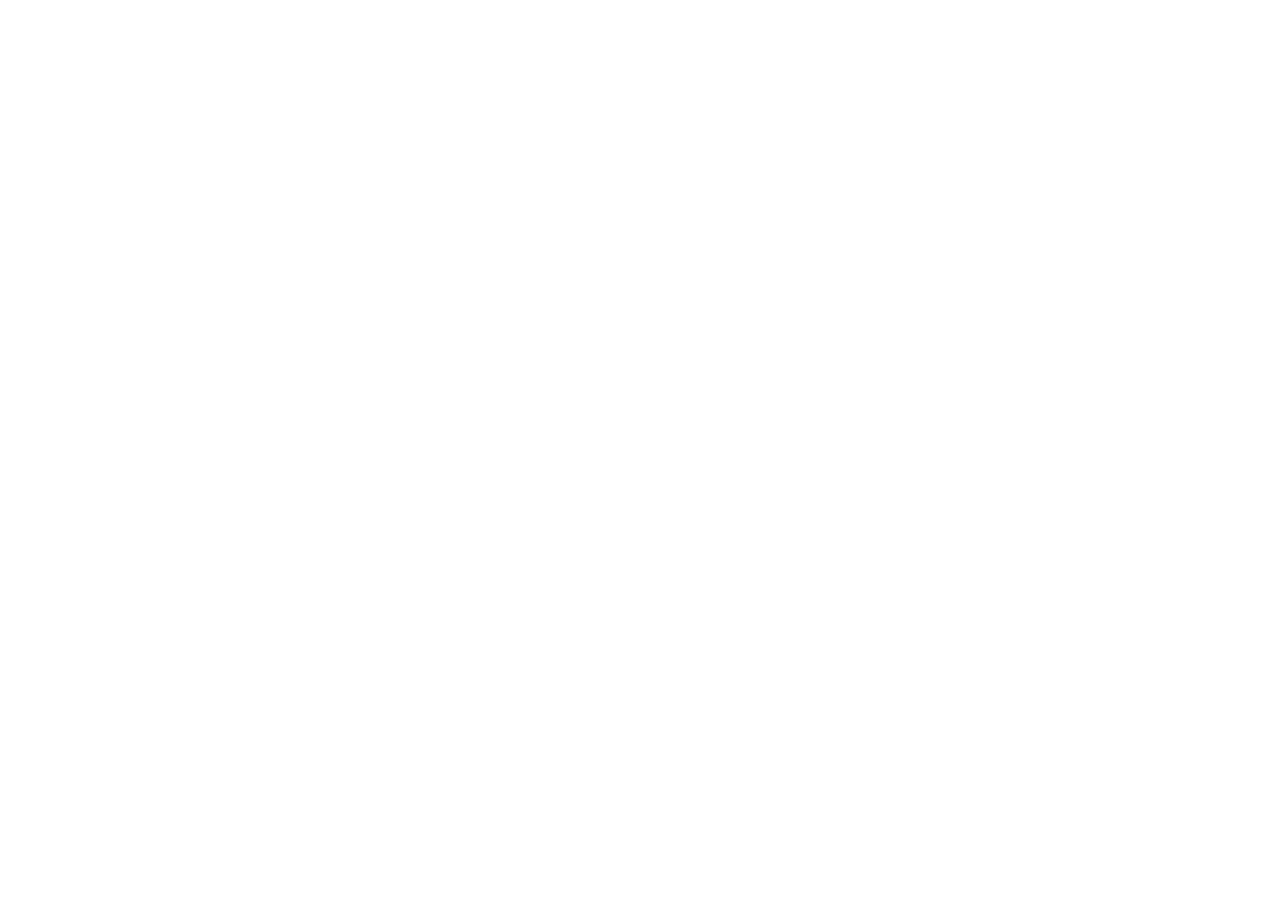
==== pages/quiz/quiz.html @ c14497f6 "criação da página do quiz" ====
<!DOCTYPE html>
<html lang="en">
<head>
    <meta charset="UTF-8">
    <meta name="viewport" content="width=device-width, initial-scale=1.0">
    <title>Quiz App</title>
</head>
<body>
    
</body>
</html>
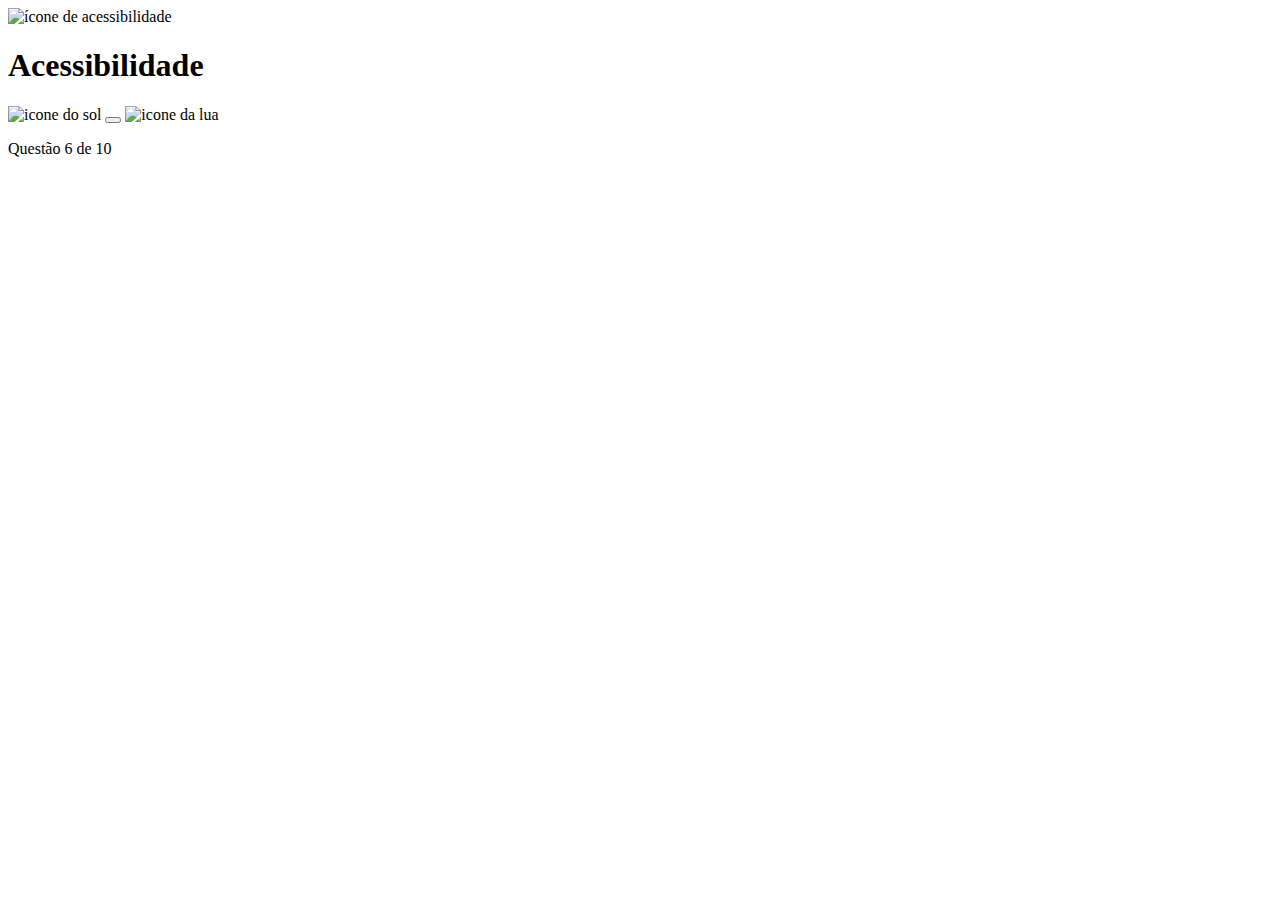
==== commit 3a5954b1: "html do header finalizado" ====
--- a/pages/quiz/quiz.html
+++ b/pages/quiz/quiz.html
@@ -6,6 +6,32 @@
     <title>Quiz App</title>
 </head>
 <body>
+    <header>
+        <div class="assunto">
+            <div class="assunto_icone">
+                <img src="../../assets/images/icon-accessibility.svg" alt="ícone de acessibilidade">
+            </div>
+            
+            <div>
+            <h1>Acessibilidade </h1>
+        </div>
+
+        <div class="tema">
+            <img src="../../assets/images/icon-sun-dark.svg" alt="icone do sol">
+            <button>
+                <div></div>
+            </button>
+        <img src="../../assets/images/icon-moon-dark.svg" alt="icone da lua">
+        </div>
+    </header>
+
+    <main>
+        <section class="pergunta">
+            <p>Questão 6 de 10</p>
+
+            <h2></h2>
+        </section>
+    </main>
     
 </body>
 </html>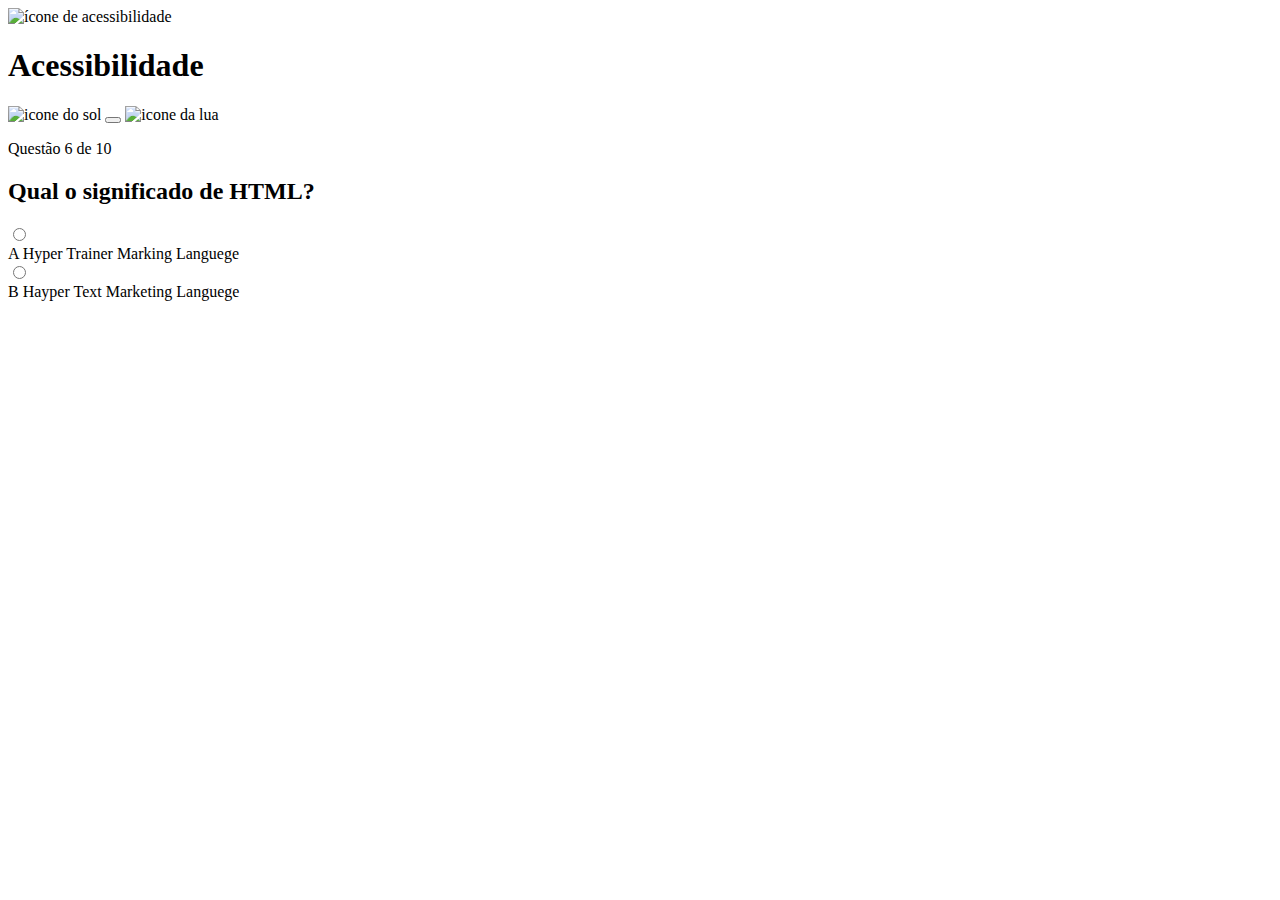
==== commit e4cd008f: "primeira parte do formulário das alternativas" ====
--- a/pages/quiz/quiz.html
+++ b/pages/quiz/quiz.html
@@ -11,7 +11,7 @@
             <div class="assunto_icone">
                 <img src="../../assets/images/icon-accessibility.svg" alt="ícone de acessibilidade">
             </div>
-            
+
             <div>
             <h1>Acessibilidade </h1>
         </div>
@@ -29,7 +29,36 @@
         <section class="pergunta">
             <p>Questão 6 de 10</p>
 
-            <h2></h2>
+           
+            <h2>Qual o significado de HTML?</h2>
+
+            <div class="barra_progresso">
+
+            </div>
+        </section>
+
+        <section class="alternativas">
+            <form action="">
+
+                <label for="alternativa_a">
+                    <input type="radio" id="alternativa_a">
+
+                    <div>
+                       <span>A</span>
+                       Hyper Trainer Marking Languege 
+                    </div>
+
+                    
+                </label>
+                <label for="alternativa_b">
+                    <input type="radio" id="alternativa_b">
+
+                    <div>
+                        <span>B</span>
+                        Hayper Text Marketing Languege
+                    </div>
+                </label>
+            </form>
         </section>
     </main>
     
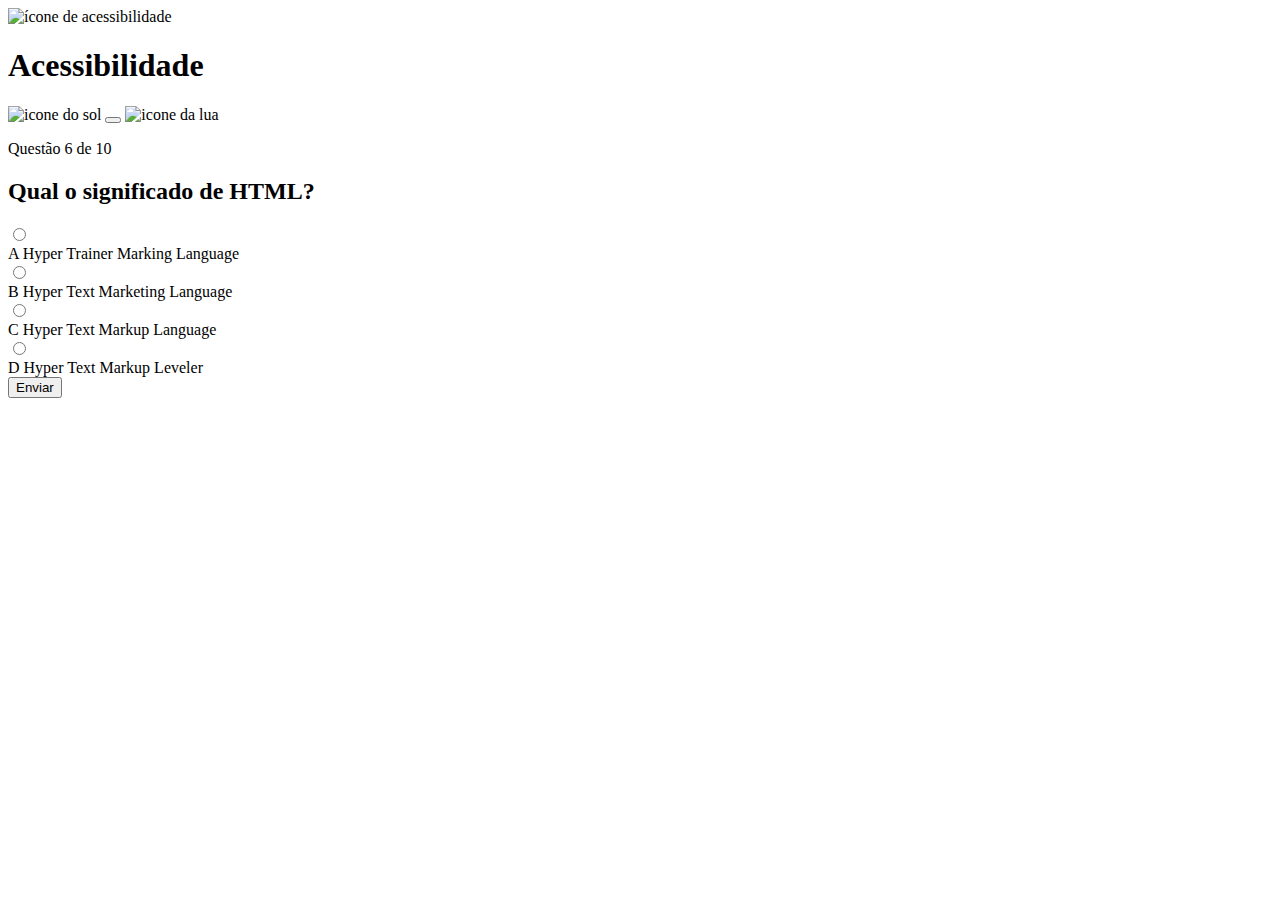
==== commit 1c69fb1b: "parte final das alternativas finalizada e página finalizada" ====
--- a/pages/quiz/quiz.html
+++ b/pages/quiz/quiz.html
@@ -11,9 +11,7 @@
             <div class="assunto_icone">
                 <img src="../../assets/images/icon-accessibility.svg" alt="ícone de acessibilidade">
             </div>
-
-            <div>
-            <h1>Acessibilidade </h1>
+            <h1>Acessibilidade</h1>
         </div>
 
         <div class="tema">
@@ -29,15 +27,16 @@
         <section class="pergunta">
             <p>Questão 6 de 10</p>
 
-           
+
             <h2>Qual o significado de HTML?</h2>
 
             <div class="barra_progresso">
-
+                
             </div>
         </section>
 
         <section class="alternativas">
+
             <form action="">
 
                 <label for="alternativa_a">
@@ -45,22 +44,45 @@
 
                     <div>
                        <span>A</span>
-                       Hyper Trainer Marking Languege 
+                       Hyper Trainer Marking Language 
+                     
                     </div>
 
-                    
+
                 </label>
+
                 <label for="alternativa_b">
                     <input type="radio" id="alternativa_b">
 
                     <div>
                         <span>B</span>
-                        Hayper Text Marketing Languege
+                        Hyper Text Marketing Language
+                    </div>
+                </label>
+
+                <label for="alternativa_c">
+                    <input type="radio" id="alternativa_c">
+
+                    <div>
+                        <span>C</span>
+                        Hyper Text Markup Language
+                    </div>
+                </label>
+
+                <label for="alternativa_d">
+                    <input type="radio" id="alternativa_d">
+
+                    <div>
+                        <span>D</span>
+                        Hyper Text Markup Leveler
                     </div>
                 </label>
             </form>
+
+            <button>Enviar</button>
+
         </section>
     </main>
-    
+
 </body>
 </html>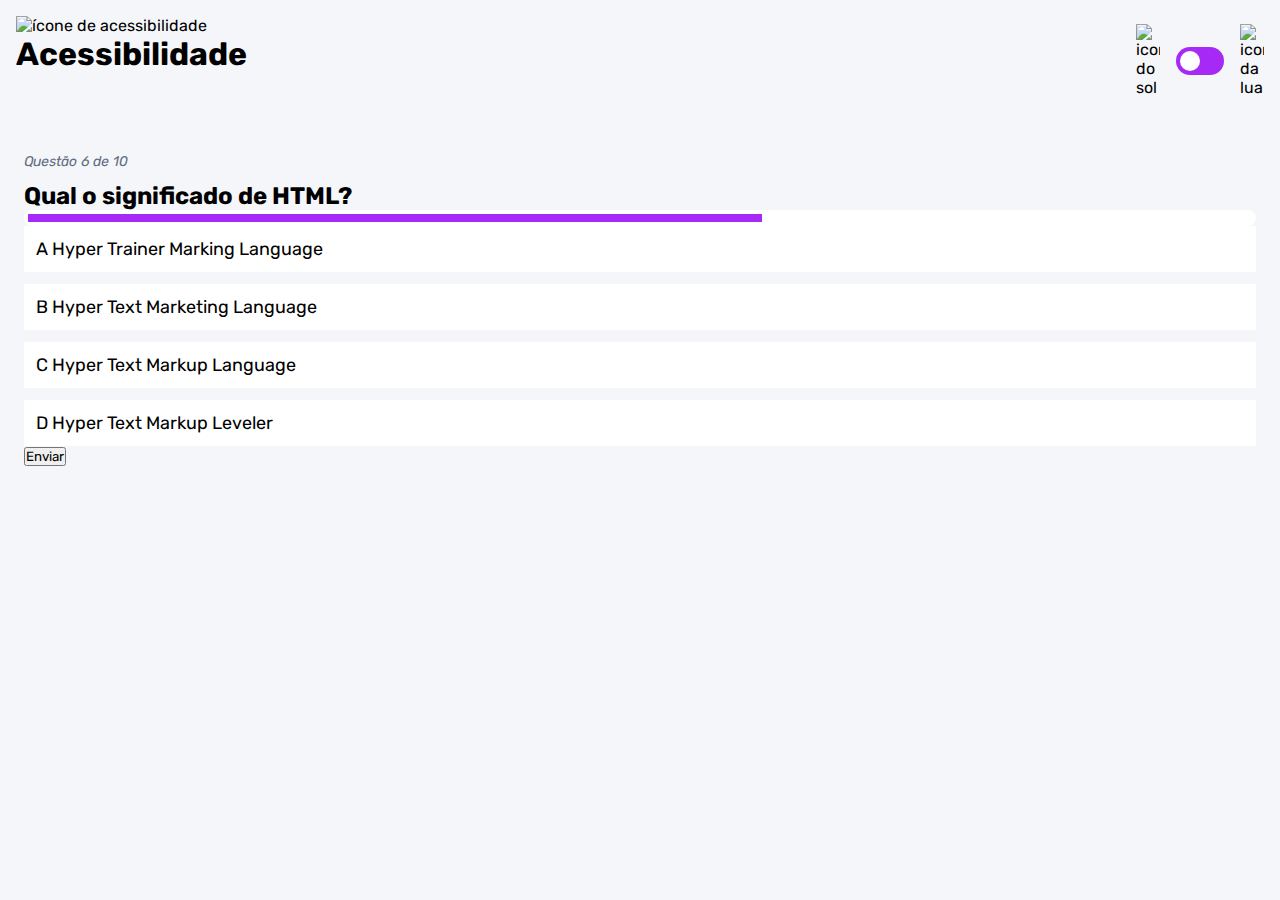
==== commit 16e7715e: "estilização da página do quiz na metade" ====
--- a/pages/quiz/quiz.html
+++ b/pages/quiz/quiz.html
@@ -3,6 +3,10 @@
 <head>
     <meta charset="UTF-8">
     <meta name="viewport" content="width=device-width, initial-scale=1.0">
+    <link rel="preconnect" href="https://fonts.googleapis.com">
+    <link rel="preconnect" href="https://fonts.gstatic.com" crossorigin>
+    <link href="https://fonts.googleapis.com/css2?family=Rubik:ital,wght@0,300..900;1,300..900&display=swap" rel="stylesheet">
+    <link rel="stylesheet" href="quiz.css">
     <title>Quiz App</title>
 </head>
 <body>
@@ -31,6 +35,7 @@
             <h2>Qual o significado de HTML?</h2>
 
             <div class="barra_progresso">
+                <div></div>
                 
             </div>
         </section>
--- a/pages/quiz/quiz.css
+++ b/pages/quiz/quiz.css
@@ -0,0 +1,163 @@
+* {
+    margin: 0;
+    padding: 0;
+    box-sizing: border-box;
+    font-family: "Rubik", sans-serif;
+    -webkit-font-smoothing: antialiased;
+}
+
+:root{
+    --bg-color: #f4f6fa;
+    --purple: #a729f5;
+    --primary-text-color: #313e51;
+    --secondary-text-color: #626c7f;
+    --button-bg:#fff;
+    --shadow:0px 16px 40px 0px rgba(143, 160, 193, 0.14);
+    --bg-html: #fff1e9;
+    --bg-css: #e0fdef;
+    --bg-javascript: #ebf0ff;
+    --bg-acessibilidade: #f6e7ff;
+    --white:#fff;
+    --bg-mobile: url(./assets/images/pattern-background-mobile-light.svg);
+    --bg-desktop: url(./assets/images/pattern-background-desktop-light.svg);
+}
+
+body.escuro {
+    --bg-color: #313e51;
+    --bg-mobile: url(./assets/images/pattern-background-mobile-dark.svg);
+    --bg-desktop: url(./assets/images/pattern-background-desktop-dark.svg);
+    --primary-text-color: #fff;
+    --secondary-text-color: #abc1e1;
+    --button-bg: #3b4d66;
+    --shadow:0px 16px 40px 0px rgba(49, 62, 81, 0.14);
+}
+
+body {
+    height: 100svh;
+    background: var(--bg-mobile) var(--bg-color);
+    background-repeat: no-repeat;
+    background-size: cover;
+}
+
+header {
+    display: flex;
+    justify-content: space-between;
+    padding: 16px;
+}
+
+.assuntos{
+    display: flex;
+    align-items: center;
+    gap: 16px;
+}
+
+.assuntos_icone{
+    background:var(--bg-acessibilidade);
+    width: 40px;
+    height: 40px;
+    padding: 5px;
+    border-radius: 5px;
+}
+
+.assuntos_icone img {
+    width: 100%;
+}
+
+.assuntos h1 {
+    font-size: 18px;
+    font-weight: 500;
+    color: var(--primary-text-color);
+}
+
+.tema {
+    padding: 8px 0;
+    display: flex;
+    align-items: center;
+    gap:8px;
+}
+
+.tema img {
+    width: 16px;
+}
+
+.tema button{
+    height: 20px;
+    width: 32px;
+    background: var(--purple);
+    border: none;
+    border-radius: 999px;
+    padding: 4px;
+}
+
+.tema button div {
+    background: var(--white);
+    width: 12px;
+    height: 12px;
+    border-radius: 999px;
+}
+
+main {
+    padding: 32px 24px;
+}
+
+.pergunta p {
+    margin-bottom: 40px;
+}
+
+.pergunta p {
+    font-style: italic;
+    font-size: 14px;
+    color: var(--secondary-text-color);
+    margin-bottom: 12px;
+}
+
+.barra_progresso{
+    background: var(--button-bg);
+    height: 16px;
+    padding: 4px;
+    border-radius: 999px;
+}
+
+.barra_progresso div{
+    height: 100%;
+    width: 60%;
+    background: var(--purple);
+    border: 999px;
+}
+
+.alternativas form{
+    display: flex;
+    flex-direction: column;
+    gap: 12px;
+}
+
+.alternativas label{
+    display: block;
+    background: var(--button-bg);
+    padding: 12px;
+    font-size: 18px;
+}
+
+.alternativas input{
+    display: none;
+}
+
+@media(min-width:1100px) {
+    .tema{
+        gap: 16px;
+    }
+
+    .tema img {
+        width: 24px;
+    }
+
+    .tema button{
+        width: 48px;
+        height: 28px;
+    }
+
+    .tema button div {
+        width: 20px;
+        height: 20px;
+    }
+}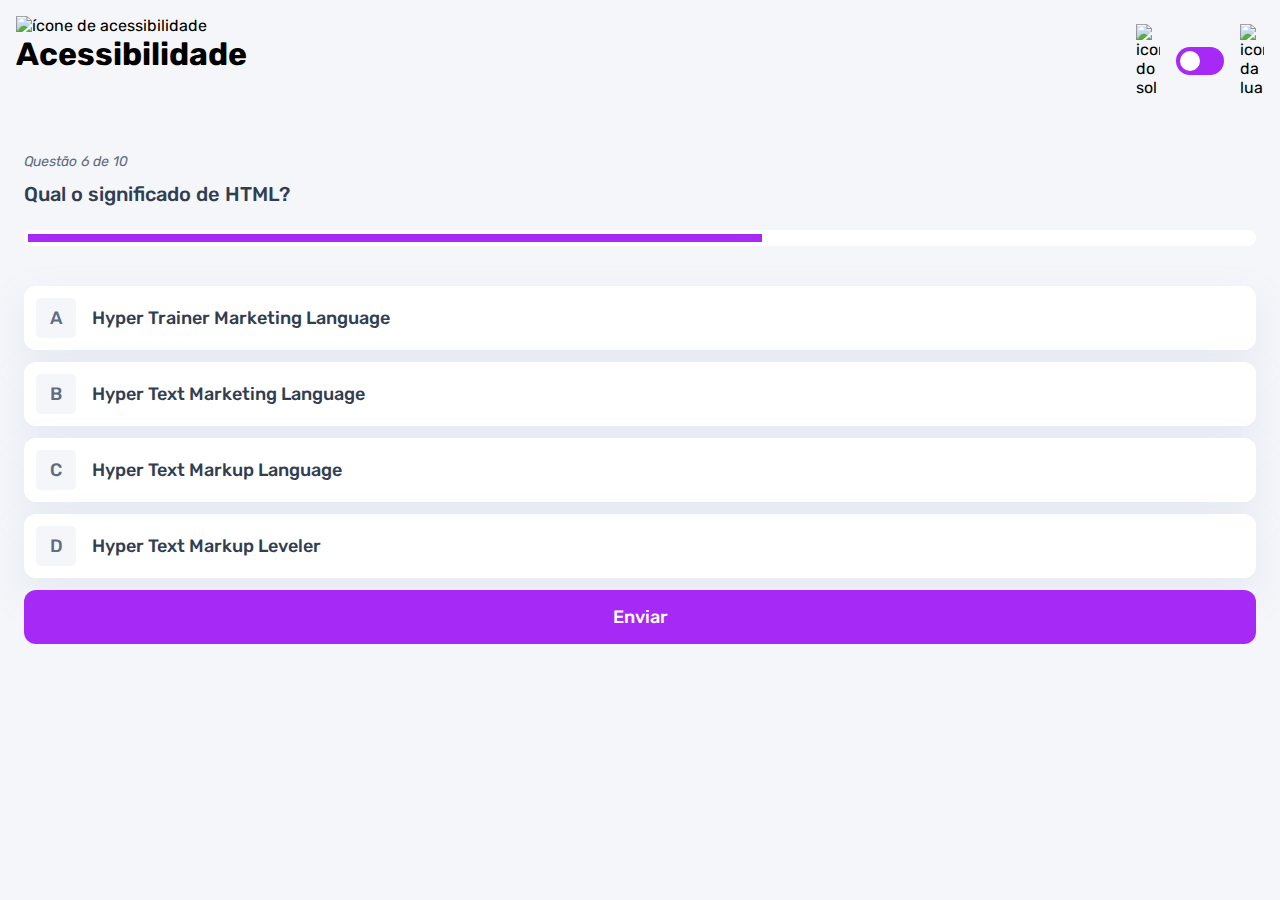
==== commit 6279c7f2: "adicionando o efeito de seleção nas alternativas" ====
--- a/pages/quiz/quiz.html
+++ b/pages/quiz/quiz.html
@@ -7,6 +7,7 @@
     <link rel="preconnect" href="https://fonts.gstatic.com" crossorigin>
     <link href="https://fonts.googleapis.com/css2?family=Rubik:ital,wght@0,300..900;1,300..900&display=swap" rel="stylesheet">
     <link rel="stylesheet" href="quiz.css">
+
     <title>Quiz App</title>
 </head>
 <body>
@@ -29,12 +30,14 @@
 
     <main>
         <section class="pergunta">
+
             <p>Questão 6 de 10</p>
 
 
             <h2>Qual o significado de HTML?</h2>
 
             <div class="barra_progresso">
+            
                 <div></div>
                 
             </div>
@@ -46,11 +49,11 @@
 
                 <label for="alternativa_a">
                     <input type="radio" id="alternativa_a">
+                    <input type="radio" id="alternativa_a" name="alternativa">
 
                     <div>
                        <span>A</span>
-                       Hyper Trainer Marking Language 
-                     
+                       Hyper Trainer Marketing Language 
                     </div>
 
 
@@ -58,6 +61,7 @@
 
                 <label for="alternativa_b">
                     <input type="radio" id="alternativa_b">
+                    <input type="radio" id="alternativa_b" name="alternativa">
 
                     <div>
                         <span>B</span>
@@ -67,6 +71,7 @@
 
                 <label for="alternativa_c">
                     <input type="radio" id="alternativa_c">
+                    <input type="radio" id="alternativa_c" name="alternativa">
 
                     <div>
                         <span>C</span>
@@ -76,6 +81,7 @@
 
                 <label for="alternativa_d">
                     <input type="radio" id="alternativa_d">
+                    <input type="radio" id="alternativa_d" name="alternativa_b">
 
                     <div>
                         <span>D</span>
@@ -84,9 +90,11 @@
                 </label>
             </form>
 
+
             <button>Enviar</button>
 
         </section>
+
     </main>
 
 </body>
--- a/pages/quiz/quiz.css
+++ b/pages/quiz/quiz.css
@@ -18,6 +18,8 @@
     --bg-javascript: #ebf0ff;
     --bg-acessibilidade: #f6e7ff;
     --white:#fff;
+    --green: #26d782;
+    --red:#ee5454;
     --bg-mobile: url(./assets/images/pattern-background-mobile-light.svg);
     --bg-desktop: url(./assets/images/pattern-background-desktop-light.svg);
 }
@@ -100,7 +102,8 @@
     padding: 32px 24px;
 }
 
-.pergunta p {
+
+.pergunta{
     margin-bottom: 40px;
 }
 
@@ -111,6 +114,14 @@
     margin-bottom: 12px;
 }
 
+.pergunta h2{
+    font-size: 20px;
+    font-weight: 500;
+    color: var(--primary-text-color);
+    line-height: 24px;
+    margin-bottom: 24px;
+}
+
 .barra_progresso{
     background: var(--button-bg);
     height: 16px;
@@ -129,6 +140,11 @@
     display: flex;
     flex-direction: column;
     gap: 12px;
+    margin-bottom: 12px;
+}
+
+.alternativas input{
+    display: none;
 }
 
 .alternativas label{
@@ -136,10 +152,56 @@
     background: var(--button-bg);
     padding: 12px;
     font-size: 18px;
+    font-weight: 500;
+    border-radius: 12px;
+    box-shadow: var(--shadow);
+    color: var(--primary-text-color);
+
+}
+
+.alternativas label:has(input:checked) {
+    outline: 3px solid var(--purple);
+
+    & span {
+        background: var(--purple);
+        color: var(--white);
+    }
 }
 
 .alternativas input{
     display: none;
+}
+
+.alternativas div {
+    display: flex;
+    align-items: center;
+    gap: 16px;
+}
+
+.alternativas div span {
+    display: block;
+    width: 40px;
+    height: 40px;
+    background: var(--bg-color);
+    border-radius: 5px;
+    color: var(--secondary-text-color);
+    flex-shrink: 0;
+
+    display: flex;
+    align-items: center;
+    justify-content: center;
+}
+
+.alternativas button{
+    padding: 16px;
+    border-radius: 12px;
+    border:none;
+    background: var(--purple);
+    color: var(--white);
+    width: 100%;
+
+    font-size: 18px;
+    font-weight: 500;
 }
 
 @media(min-width:1100px) {
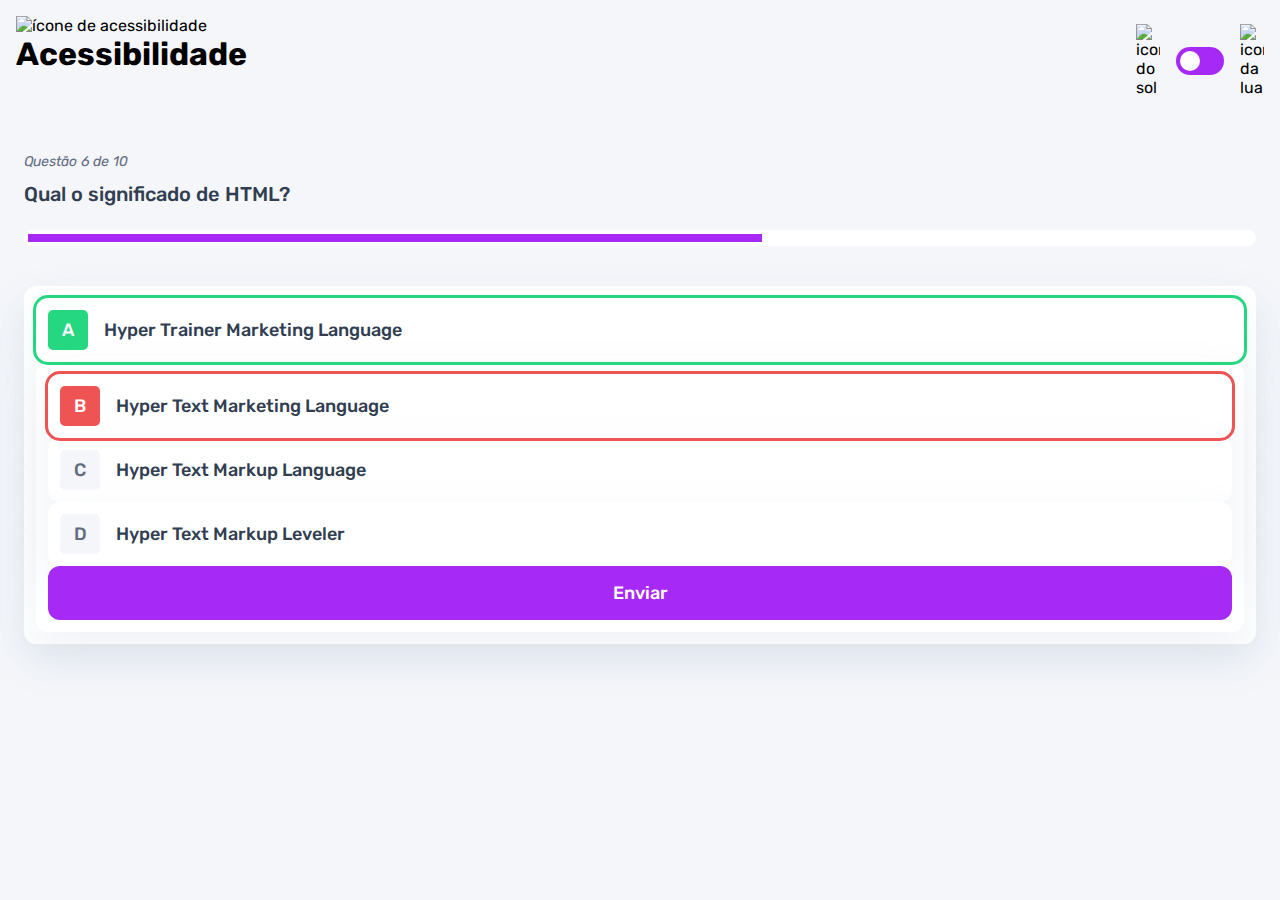
==== commit 7fb15cee: "Adicionando o efeito para alternativas corretas e erradas" ====
--- a/pages/quiz/quiz.html
+++ b/pages/quiz/quiz.html
@@ -7,7 +7,6 @@
     <link rel="preconnect" href="https://fonts.gstatic.com" crossorigin>
     <link href="https://fonts.googleapis.com/css2?family=Rubik:ital,wght@0,300..900;1,300..900&display=swap" rel="stylesheet">
     <link rel="stylesheet" href="quiz.css">
-
     <title>Quiz App</title>
 </head>
 <body>
@@ -48,7 +47,7 @@
             <form action="">
 
                 <label for="alternativa_a">
-                    <input type="radio" id="alternativa_a">
+                <label for="alternativa_a" id="correta">
                     <input type="radio" id="alternativa_a" name="alternativa">
 
                     <div>
@@ -56,11 +55,10 @@
                        Hyper Trainer Marketing Language 
                     </div>
 
-
                 </label>
 
                 <label for="alternativa_b">
-                    <input type="radio" id="alternativa_b">
+                <label for="alternativa_b" id="errada">
                     <input type="radio" id="alternativa_b" name="alternativa">
 
                     <div>
@@ -70,7 +68,7 @@
                 </label>
 
                 <label for="alternativa_c">
-                    <input type="radio" id="alternativa_c">
+
                     <input type="radio" id="alternativa_c" name="alternativa">
 
                     <div>
@@ -80,7 +78,7 @@
                 </label>
 
                 <label for="alternativa_d">
-                    <input type="radio" id="alternativa_d">
+
                     <input type="radio" id="alternativa_d" name="alternativa_b">
 
                     <div>
--- a/pages/quiz/quiz.css
+++ b/pages/quiz/quiz.css
@@ -102,7 +102,6 @@
     padding: 32px 24px;
 }
 
-
 .pergunta{
     margin-bottom: 40px;
 }
@@ -156,20 +155,33 @@
     border-radius: 12px;
     box-shadow: var(--shadow);
     color: var(--primary-text-color);
-
+    
 }
 
 .alternativas label:has(input:checked) {
     outline: 3px solid var(--purple);
-
     & span {
         background: var(--purple);
         color: var(--white);
     }
 }
 
-.alternativas input{
-    display: none;
+.alternativas label#correta{
+    outline: 3px solid var(--green);
+
+    & span {
+        background: var(--green);
+        color: var(--white);
+    }
+}
+
+.alternativas label#errada{
+    outline: 3px solid var(--red);
+
+    & span {
+        background: var(--red);
+        color: var(--white);
+    }
 }
 
 .alternativas div {
@@ -186,7 +198,6 @@
     border-radius: 5px;
     color: var(--secondary-text-color);
     flex-shrink: 0;
-
     display: flex;
     align-items: center;
     justify-content: center;
@@ -199,7 +210,6 @@
     background: var(--purple);
     color: var(--white);
     width: 100%;
-
     font-size: 18px;
     font-weight: 500;
 }
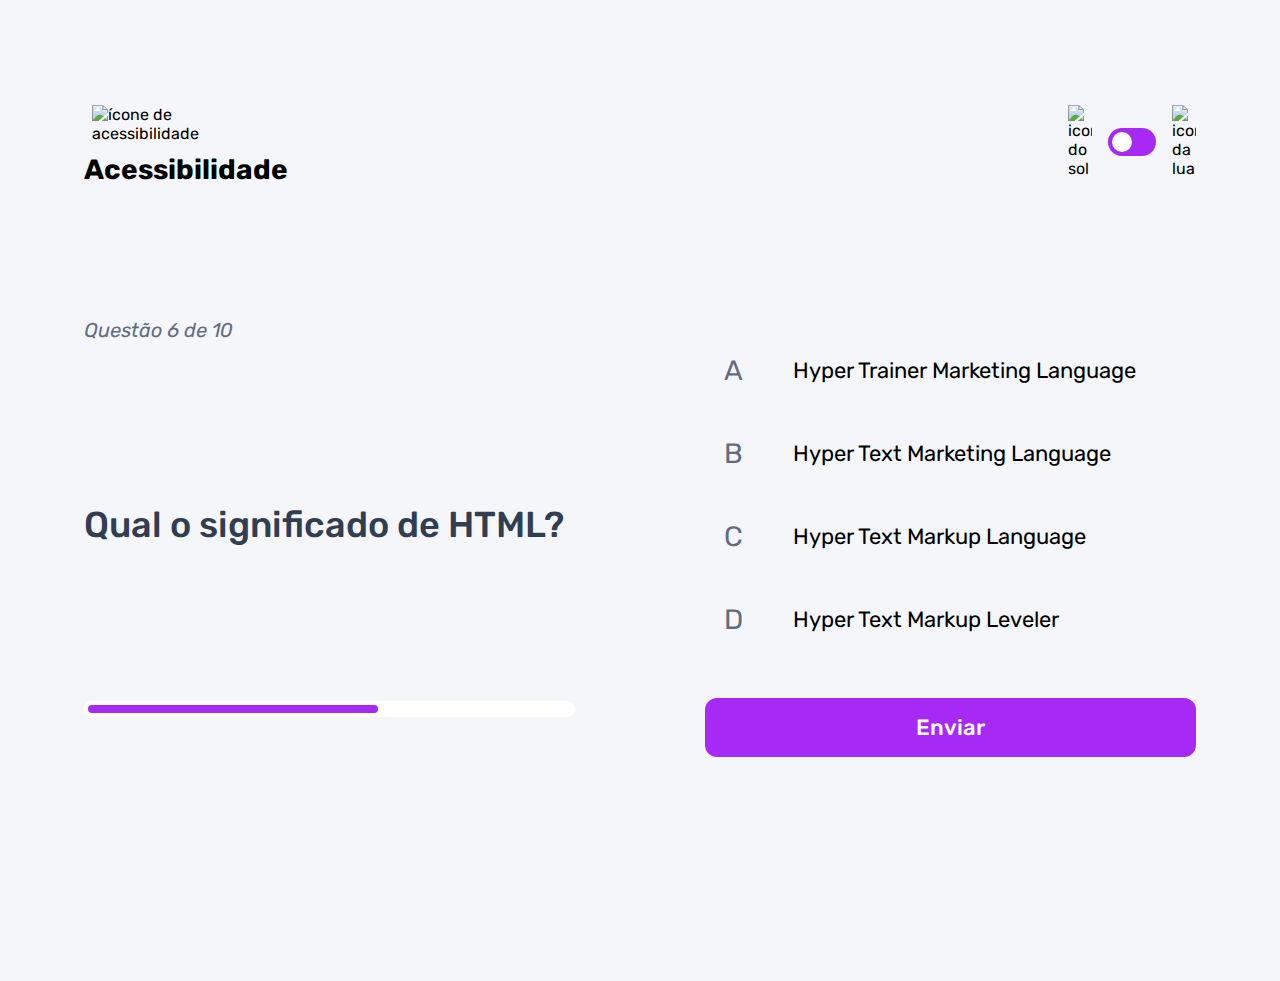
==== commit 373d5895: "adicionada a responsividade ao desktop" ====
--- a/pages/quiz/quiz.html
+++ b/pages/quiz/quiz.html
@@ -6,7 +6,7 @@
     <link rel="preconnect" href="https://fonts.googleapis.com">
     <link rel="preconnect" href="https://fonts.gstatic.com" crossorigin>
     <link href="https://fonts.googleapis.com/css2?family=Rubik:ital,wght@0,300..900;1,300..900&display=swap" rel="stylesheet">
-    <link rel="stylesheet" href="quiz.css">
+    <link rel="stylesheet" href="/pages/quiz/quiz.css">
     <title>Quiz App</title>
 </head>
 <body>
@@ -14,39 +14,39 @@
         <div class="assunto">
             <div class="assunto_icone">
                 <img src="../../assets/images/icon-accessibility.svg" alt="ícone de acessibilidade">
+    
             </div>
+
             <h1>Acessibilidade</h1>
         </div>
 
         <div class="tema">
             <img src="../../assets/images/icon-sun-dark.svg" alt="icone do sol">
+            
             <button>
                 <div></div>
             </button>
         <img src="../../assets/images/icon-moon-dark.svg" alt="icone da lua">
+            
         </div>
     </header>
 
     <main>
         <section class="pergunta">
-
             <p>Questão 6 de 10</p>
 
+            <h2>Qual o significado de HTML?</h2>
+            
+            </div>
+            <div class="barra_progresso">
 
-            <h2>Qual o significado de HTML?</h2>
+                <div></div>
 
-            <div class="barra_progresso">
-            
-                <div></div>
-                
             </div>
         </section>
 
         <section class="alternativas">
-
             <form action="">
-
-                <label for="alternativa_a">
                 <label for="alternativa_a" id="correta">
                     <input type="radio" id="alternativa_a" name="alternativa">
 
@@ -54,10 +54,8 @@
                        <span>A</span>
                        Hyper Trainer Marketing Language 
                     </div>
-
                 </label>
 
-                <label for="alternativa_b">
                 <label for="alternativa_b" id="errada">
                     <input type="radio" id="alternativa_b" name="alternativa">
 
@@ -68,7 +66,6 @@
                 </label>
 
                 <label for="alternativa_c">
-
                     <input type="radio" id="alternativa_c" name="alternativa">
 
                     <div>
@@ -77,9 +74,11 @@
                     </div>
                 </label>
 
+
                 <label for="alternativa_d">
 
                     <input type="radio" id="alternativa_d" name="alternativa_b">
+                    <input type="radio" id="alternativa_d" name="alternativa">
 
                     <div>
                         <span>D</span>
@@ -88,12 +87,8 @@
                 </label>
             </form>
 
-
             <button>Enviar</button>
-
         </section>
-
     </main>
-
 </body>
 </html>--- a/pages/quiz/quiz.css
+++ b/pages/quiz/quiz.css
@@ -13,25 +13,36 @@
     --secondary-text-color: #626c7f;
     --button-bg:#fff;
     --shadow:0px 16px 40px 0px rgba(143, 160, 193, 0.14);
+    --secundary-text-color: #626c7f;
+    --button-bg: #fff;
+    --shadow: 0px 16px 40px 0px rgba(143, 168, 193, 0.14);
     --bg-html: #fff1e9;
     --bg-css: #e0fdef;
     --bg-javascript: #ebf0ff;
     --bg-acessibilidade: #f6e7ff;
     --white:#fff;
+    --white: #fff;
     --green: #26d782;
     --red:#ee5454;
     --bg-mobile: url(./assets/images/pattern-background-mobile-light.svg);
     --bg-desktop: url(./assets/images/pattern-background-desktop-light.svg);
+    --red: #ee5454;
+    --bg-mobile: url(../../assets/images/pattern-background-mobile-light.svg);
+    --bg-desktop: url(../../assets/images/pattern-background-desktop-light.svg);
 }
 
 body.escuro {
     --bg-color: #313e51;
     --bg-mobile: url(./assets/images/pattern-background-mobile-dark.svg);
     --bg-desktop: url(./assets/images/pattern-background-desktop-dark.svg);
+    --bg-mobile: url(../../assets/images/pattern-background-mobile-dark.svg);
+    --bg-desktop: url(../../assets/images/pattern-background-desktop-dark.svg);
     --primary-text-color: #fff;
     --secondary-text-color: #abc1e1;
+    --secundary-text-color: #abc1e1;
     --button-bg: #3b4d66;
     --shadow:0px 16px 40px 0px rgba(49, 62, 81, 0.14);
+    --shadow: 0px 16px 40px 0px rgba(49, 62, 81, 0.14);
 }
 
 body {
@@ -45,6 +56,7 @@
     display: flex;
     justify-content: space-between;
     padding: 16px;
+    padding: 16px 24px;
 }
 
 .assuntos{
@@ -55,6 +67,7 @@
 
 .assuntos_icone{
     background:var(--bg-acessibilidade);
+    background: var(--bg-acessibilidade);
     width: 40px;
     height: 40px;
     padding: 5px;
@@ -65,7 +78,7 @@
     width: 100%;
 }
 
-.assuntos h1 {
+.assuntos h1  {
     font-size: 18px;
     font-weight: 500;
     color: var(--primary-text-color);
@@ -76,6 +89,7 @@
     display: flex;
     align-items: center;
     gap:8px;
+    gap: 8px;
 }
 
 .tema img {
@@ -87,6 +101,7 @@
     width: 32px;
     background: var(--purple);
     border: none;
+    border: 0;
     border-radius: 999px;
     padding: 4px;
 }
@@ -102,14 +117,16 @@
     padding: 32px 24px;
 }
 
-.pergunta{
-    margin-bottom: 40px;
+
+.pergunta { 
+      margin-bottom: 40px;
 }
 
 .pergunta p {
     font-style: italic;
     font-size: 14px;
     color: var(--secondary-text-color);
+    color: var(--secundary-text-color);
     margin-bottom: 12px;
 }
 
@@ -133,9 +150,11 @@
     width: 60%;
     background: var(--purple);
     border: 999px;
+    border-radius: 999px;
 }
 
 .alternativas form{
+.alternativas form {
     display: flex;
     flex-direction: column;
     gap: 12px;
@@ -147,6 +166,7 @@
 }
 
 .alternativas label{
+.alternativas label {
     display: block;
     background: var(--button-bg);
     padding: 12px;
@@ -155,7 +175,7 @@
     border-radius: 12px;
     box-shadow: var(--shadow);
     color: var(--primary-text-color);
-    
+
 }
 
 .alternativas label:has(input:checked) {
@@ -168,6 +188,7 @@
 
 .alternativas label#correta{
     outline: 3px solid var(--green);
+}
 
     & span {
         background: var(--green);
@@ -175,13 +196,19 @@
     }
 }
 
-.alternativas label#errada{
+.alternativas label#errada{ 
+    
     outline: 3px solid var(--red);
+}
 
     & span {
         background: var(--red);
         color: var(--white);
     }
+}
+
+.alternativas input {
+    display: none;
 }
 
 .alternativas div {
@@ -198,15 +225,19 @@
     border-radius: 5px;
     color: var(--secondary-text-color);
     flex-shrink: 0;
+    color: var(--secundary-text-color);
+
     display: flex;
     align-items: center;
     justify-content: center;
+    flex-shrink: 0;
 }
 
 .alternativas button{
     padding: 16px;
     border-radius: 12px;
     border:none;
+    border: 0;
     background: var(--purple);
     color: var(--white);
     width: 100%;
@@ -214,8 +245,26 @@
     font-weight: 500;
 }
 
-@media(min-width:1100px) {
-    .tema{
+
+@media(min-width: 1100px) {
+
+    header {
+        margin-block: 81px;
+        max-width: 1160px;
+        margin-inline: auto;
+    }
+
+    .assunto_icone {
+        width: 56px;
+        height: 56px;
+        padding: 8px;
+    }
+
+    .assunto h1 {
+        font-size: 28px;
+    }
+
+    .tema {
         gap: 16px;
     }
 
@@ -232,4 +281,57 @@
         width: 20px;
         height: 20px;
     }
+
+    main {
+        max-width: 1160px;
+        margin-inline: auto;
+
+        display: flex;
+        gap: 130px;
+    }
+
+    section {
+        width: 100%;
+    }
+
+    .pergunta {
+        display: flex;
+        flex-direction: column;
+        justify-content: space-between;
+    }
+
+    .pergunta p {
+        font-size: 20px;
+        line-height: 30px;
+        margin-bottom: 27px;
+    }
+
+    .pergunta h2 {
+        font-size: 36px;
+        line-height: 42px;
+    }
+
+    .alternativas form {
+        gap: 24px;
+        margin-bottom: 24px;
+    }
+
+    .alternativas label {
+        font-size: 22px;
+        padding: 18px 20px;
+    }
+
+    .alternativas div {
+        gap: 32px;
+    }
+
+    .alternativas div span {
+        width: 56px;
+        height: 56px;
+        font-size: 28px;
+    }
+
+    .alternativas button {
+        font-size: 22px;
+    }
 }